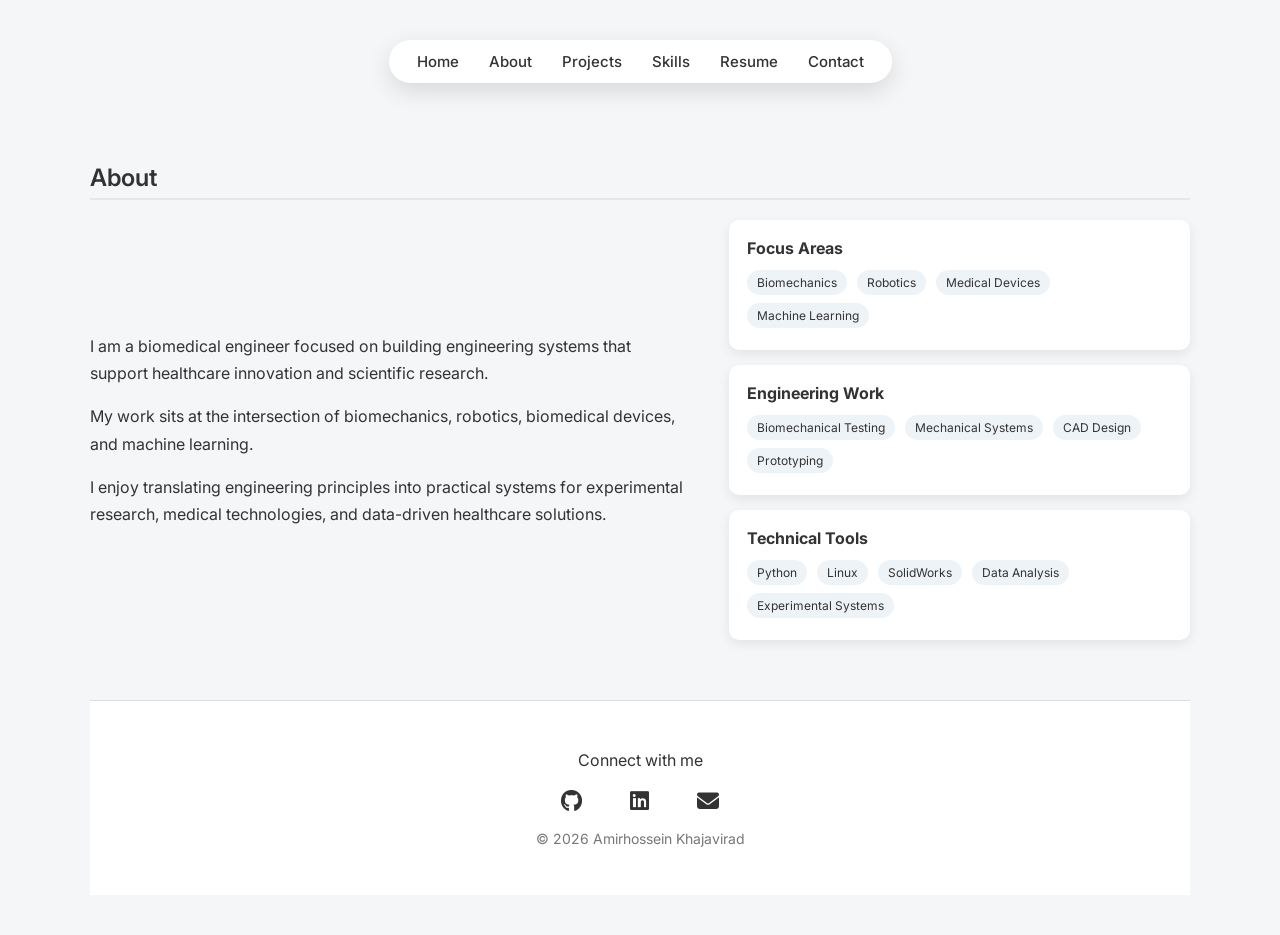
==== about.html @ c530f404 "Multi Page structure" ====
<!DOCTYPE html>
<html>

<head>
<title>About | Amirhossein Khajavirad</title>

<link rel="preconnect" href="https://fonts.googleapis.com">
<link rel="preconnect" href="https://fonts.gstatic.com" crossorigin>

<link href="https://fonts.googleapis.com/css2?family=Inter:wght@300;400;500;600&display=swap" rel="stylesheet">

<link rel="stylesheet" href="https://cdnjs.cloudflare.com/ajax/libs/font-awesome/6.5.0/css/all.min.css">

<link rel="stylesheet" href="style.css">

</head>

<body>

<div class="container">

<div class="nav-container">

<nav>
<a href="index.html">Home</a>
<a href="about.html">About</a>
<a href="projects.html">Projects</a>
<a href="skills.html">Skills</a>
<a href="files/resume.pdf" target="_blank">Resume</a>
<a href="contact.html">Contact</a>
</nav>

</div>

<h2>About</h2>

<div class="about-container">

<div class="about-text">

<p>
I am a biomedical engineer focused on building engineering systems that support healthcare innovation and scientific research.
</p>

<p>
My work sits at the intersection of biomechanics, robotics, biomedical devices, and machine learning.
</p>

<p>
I enjoy translating engineering principles into practical systems for experimental research, medical technologies, and data-driven healthcare solutions.
</p>

</div>

<div class="about-highlights">

<div class="about-box">

<h4>Focus Areas</h4>

<div class="about-tags">
<span>Biomechanics</span>
<span>Robotics</span>
<span>Medical Devices</span>
<span>Machine Learning</span>
</div>

</div>

<div class="about-box">

<h4>Engineering Work</h4>

<div class="about-tags">
<span>Biomechanical Testing</span>
<span>Mechanical Systems</span>
<span>CAD Design</span>
<span>Prototyping</span>
</div>

</div>

<div class="about-box">

<h4>Technical Tools</h4>

<div class="about-tags">
<span>Python</span>
<span>Linux</span>
<span>SolidWorks</span>
<span>Data Analysis</span>
<span>Experimental Systems</span>
</div>

</div>

</div>

</div>

<footer class="footer">

<p>Connect with me</p>

<div class="footer-links">

<a href="https://github.com/Amirkhajavirad" target="_blank">
<i class="fa-brands fa-github"></i>
</a>

<a href="https://linkedin.com/in/amirkhajavirad" target="_blank">
<i class="fa-brands fa-linkedin"></i>
</a>

<a href="mailto:khajavir@ualberta.com">
<i class="fa-solid fa-envelope"></i>
</a>

</div>

<p class="copyright">
© 2026 Amirhossein Khajavirad
</p>

</footer>

</div>

</body>
</html>
---- style.css ----
:root {

--primary: #0077cc;
--primary-hover: #005fa3;

--background: #f4f6f8;
--card: #ffffff;

--text-main: #333333;
--text-secondary: #555555;

--border: #e5e7eb;

--tag-bg: #eef3f8;


}

html {
    scroll-behavior: smooth;
}

body {
    font-family: 'Inter', sans-serif;
    margin: 0;
    padding: 40px;
    background-color: var(--background);
    color: var(--text-main);
}

p {
    line-height: 1.7;
}

.container {
    max-width: 1100px;
    margin: auto;
    padding: 0 25px;
}

section {
    scroll-margin-top: 90px;
}

h1 {
    font-size: 40px;
}

h1, h2, h3 {
    font-weight: 600;
}

h2 {
    scroll-margin-top: 90px;
}

h2 {
    margin-top: 80px;
    margin-bottom: 20px;
    border-bottom: 2px solid var(--border);
    padding-bottom: 6px;
}

.about-text {
    max-width: 800px;
    margin: auto;
    line-height: 1.6;
}

ul {
    max-width: 800px;
}

hr {
    margin: 40px 0;
}

nav {
    display: flex;
    justify-content: center;
    gap: 30px;
}

.nav-container {
    position: sticky;
    top: 20px;
    display: flex;
    justify-content: center;
    z-index: 1000;
}

.nav-container nav {
    background: var(--card);
    padding: 12px 28px;
    border-radius: 40px;
    box-shadow: 0px 8px 24px rgba(0,0,0,0.12);
}


nav a {
    text-decoration: none;
    color: var(--text-main);
    font-weight: 500;
    font-size: 15px;
    position: relative;
}

nav a:hover {
    color: var(--primary);
}

nav a::after {
    content: "";
    position: absolute;
    left: 0;
    bottom: -4px;
    width: 0%;
    height: 2px;
    background: var(--primary);
    transition: width 0.25s ease;
}

nav a:hover::after {
    width: 100%;
}


.hero {
    text-align: center;
    padding: 110px 20px;
    margin-top: 40px;
    background: linear-gradient(135deg, #eef3f8 0%, #ffffff 60%);
    border-radius: 14px;
    position: relative;
}

.hero-top {
    display: flex;
    align-items: center;
    justify-content: center;
    gap: 20px;
    margin-bottom: 15px;
}

.hero-top {
    display: flex;
    align-items: center;
    justify-content: center;
    gap: 26px;
    margin-bottom: 18px;
}

.hero-name {
    display: flex;
    flex-direction: column;
    align-items: flex-start;
    font-size: 56px;
    margin: 0;
    line-height: 1.05;
    letter-spacing: -0.5px;
}

.hero-name span:last-child {
    color: var(--primary);
}

.profile-photo {
    width: 180px;
    height: 180px;
    object-fit: cover;
    border-radius: 50%;
    border: 5px solid white;
    box-shadow: 0 12px 35px rgba(0,0,0,0.18);
}

.hero h1 {
    font-size: 50px;
    margin: 0;
    letter-spacing: 1px;
}

.hero-intro {
    max-width: 650px;
    margin: 15px auto 25px auto;
    line-height: 1.7;
}

.subtitle {
    font-size: 21px;
    color: var(--text-secondary);
    text-align: center;
    max-width: 700px;
    margin: 18px auto;
    font-weight: 500;
}


.projects {
    display: grid;
    grid-template-columns: repeat(auto-fit, minmax(250px, 1fr));
    gap: 20px;
    margin-top: 20px;
}

.project-card {
    background: var(--card);
    padding: 20px;
    margin-top: 10px;
    border-radius: 8px;
    box-shadow: 0px 3px 8px rgba(0,0,0,0.1);
    transition: transform 0.2s ease, box-shadow 0.2s ease;
}

.project-card:hover {
    transform: translateY(-6px);
    box-shadow: 0px 12px 24px rgba(0,0,0,0.18);
}

.project-card h3 {
    margin-top: 8px;
    font-size: 20px;
}

.project-card p {
    font-size: 15px;
    color: var(--text-secondary);
}

.project-card img {
    width: 100%;
    height: 180px;
    object-fit: cover;
    border-radius: 6px;
    margin-bottom: 10px;
}

.project-buttons {
    display: flex;
    flex-direction: column;
    gap: 12px;
    margin-top: 14px;
}

.project-buttons a {
    display: inline-flex;
    align-items: center;
    justify-content: center;
    gap: 6px;
    padding: 9px 15px;
    background-color: var(--primary);
    color: white;
    text-decoration: none;
    border-radius: 6px;
    font-size: 14px;

    transition: transform 0.15s ease, box-shadow 0.15s ease;
}

.project-buttons a:hover {
    transform: translateY(-2px);
    box-shadow: 0 4px 10px rgba(0,0,0,0.15);
}

.project-buttons {
    display: flex;
    gap: 10px;
    margin-top: 14px;
}

.project-buttons i {
    margin-right: 6px;
}

.resume-button {
    display: inline-block;
    margin-top: 25px;
    padding: 12px 22px;
    background-color: var(--primary);
    color: white;
    text-decoration: none;
    border-radius: 8px;
    font-weight: 600;
    transition: all 0.2s ease;
}

.resume-button:hover {
    background-color: var(--primary-hover);
    transform: translateY(-2px);
}

.skills {
    display: grid;
    grid-template-columns: repeat(auto-fit, minmax(250px, 1fr));
    gap: 20px;
    margin-top: 20px;
}

.skill-card {
    background: var(--card);
    padding: 22px;
    border-radius: 10px;
    box-shadow: 0px 4px 12px rgba(0,0,0,0.08);
    transition: transform 0.2s ease, box-shadow 0.2s ease;
}

.skill-card:hover {
    transform: translateY(-4px);
    box-shadow: 0px 10px 24px rgba(0,0,0,0.12);
}
.skill-card h3 {
    margin-top: 0;
}

.footer {
    margin-top: 60px;
    padding: 30px;
    background: var(--card);
    border-top: 1px solid #ddd;
    text-align: center;
}

.footer-links {
    margin: 10px 0;
}

.footer-links a {
    margin: 0 10px;
    text-decoration: none;
    color: var(--primary);
    font-weight: 500;
}

.footer-links a:hover {
    text-decoration: underline;
}

.footer-links i {
    font-size: 22px;
    margin: 0 12px;
    color: #333;
}

.footer-links a:hover {
    color: var(--primary);
}

.copyright {
    font-size: 14px;
    color: #777;
}

.project-tags {
    margin-top: 10px;
}

.project-tags span {
    display: inline-block;
    background: var(--tag-bg);
    color: #444;
    padding: 5px 10px;
    margin: 4px 6px 0 0;
    font-size: 12px;
    border-radius: 20px;
    font-weight: 500;
}


.github-btn {
    background-color: #333;
}

.github-btn:hover {
    background-color: #111;
}

.project-buttons i {
    margin-right: 6px;
}

.hero-social {
    margin-top: 18px;
}

.hero-social a {
    font-size: 24px;
    margin: 0 12px;
    color: #444;
    text-decoration: none;
    transition: transform 0.2s ease, color 0.2s ease;
}

.hero-social a:hover {
    color: var(--primary);
    transform: translateY(-2px);
}


.skill-tags {
    margin-top: 10px;
}

.skill-tags span {
    display: inline-block;
    background: var(--tag-bg);
    padding: 6px 12px;
    margin: 4px 6px 4px 0;
    border-radius: 20px;
    font-size: 13px;
    color: #333;
}


.about-container {
    display: grid;
    grid-template-columns: 1.3fr 1fr;
    gap: 40px;
    align-items: start;
}

.about-text p {
    margin-bottom: 15px;
}

.about-highlights {
    display: flex;
    flex-direction: column;
    gap: 15px;
}

.about-box {
    background: var(--card);
    padding: 18px;
    border-radius: 10px;
    box-shadow: 0px 4px 12px rgba(0,0,0,0.08);
}

.about-box h4 {
    margin: 0 0 6px 0;
}

.about-tags {
    margin-top: 8px;
}

.about-tags span {
    display: inline-block;
    background: var(--tag-bg);
    padding: 5px 10px;
    margin: 4px 6px 4px 0;
    border-radius: 16px;
    font-size: 12px;
}


@media (max-width: 768px) {

nav {
    flex-wrap: wrap;
}

.hero {
    padding: 70px 20px;
}

.hero-top {
    flex-direction: column;
    gap: 16px;
}

.hero-name {
    align-items: center;
    text-align: center;
    font-size: 36px;
}

.profile-photo {
    width: 140px;
    height: 140px;
}

.subtitle {
    font-size: 17px;
}

.hero-intro {
    font-size: 15px;
}

/* Navigation */

.nav-container nav {
    padding: 10px 18px;
    gap: 18px;
}

nav a {
    font-size: 14px;
}

/* About */

.about-container {
    grid-template-columns: 1fr;
    gap: 25px;
}

/* Projects */

.projects {
    grid-template-columns: 1fr;
}

.project-card img {
    height: 160px;
}

/* Skills */

.skills {
    grid-template-columns: 1fr;
}

/* Project Buttons */

.project-buttons {
    flex-direction: column;
}

.project-buttons a {
    width: 100%;
}

}
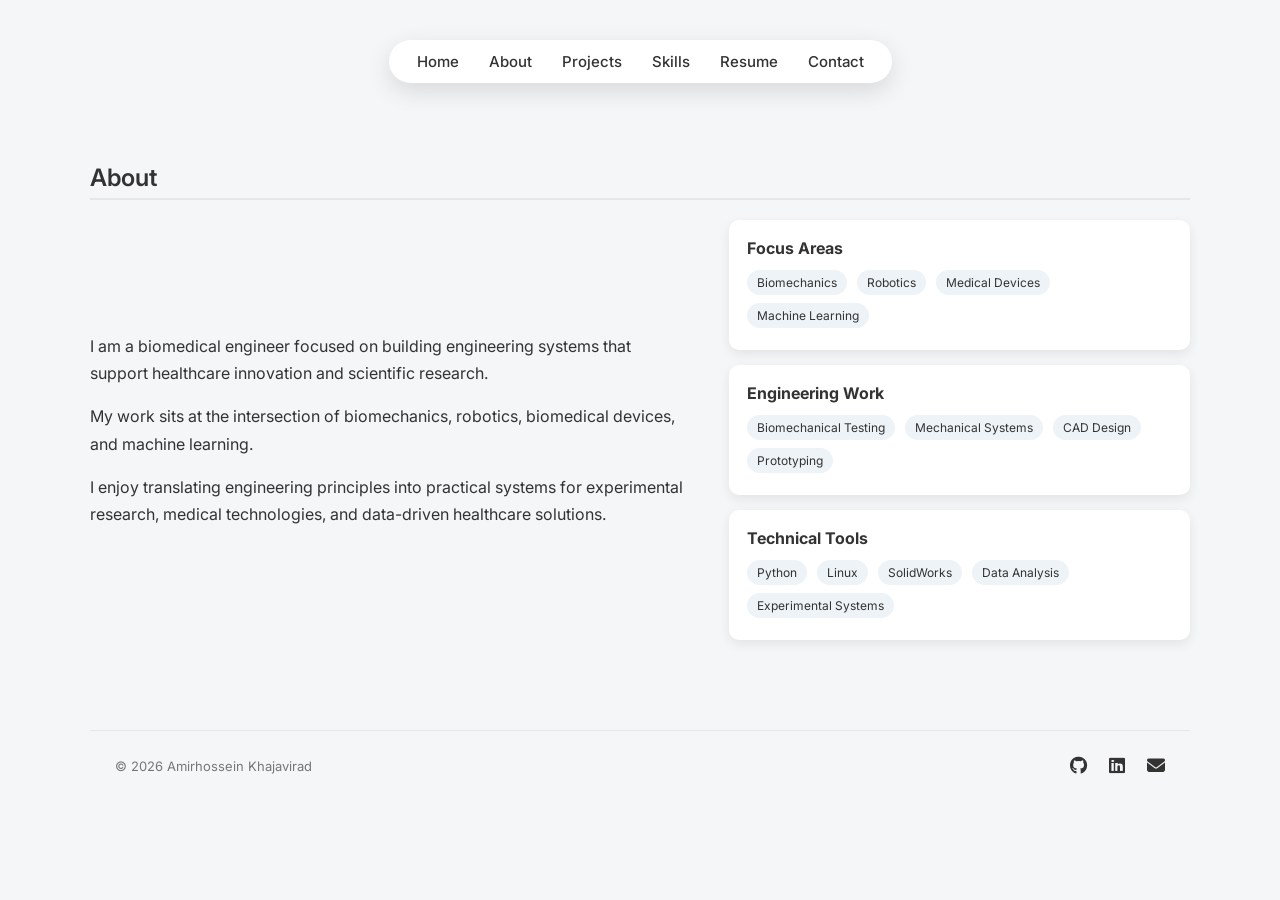
==== commit cb6602c6: "footer refinement" ====
--- a/about.html
+++ b/about.html
@@ -100,9 +100,13 @@
 
 <footer class="footer">
 
-<p>Connect with me</p>
+<div class="footer-container">
 
-<div class="footer-links">
+<div class="footer-left">
+© 2026 Amirhossein Khajavirad
+</div>
+
+<div class="footer-right">
 
 <a href="https://github.com/Amirkhajavirad" target="_blank">
 <i class="fa-brands fa-github"></i>
@@ -112,15 +116,13 @@
 <i class="fa-brands fa-linkedin"></i>
 </a>
 
-<a href="mailto:khajavir@ualberta.com">
+<a href="mailto:khajavir@ualberta.ca">
 <i class="fa-solid fa-envelope"></i>
 </a>
 
 </div>
 
-<p class="copyright">
-© 2026 Amirhossein Khajavirad
-</p>
+</div>
 
 </footer>
 
--- a/style.css
+++ b/style.css
@@ -451,6 +451,84 @@
     font-size: 12px;
 }
 
+.contact-intro{
+max-width:700px;
+margin:20px auto 40px auto;
+text-align:center;
+color:var(--text-secondary);
+}
+
+.contact-grid{
+display:grid;
+grid-template-columns:repeat(auto-fit,minmax(220px,1fr));
+gap:20px;
+margin-top:20px;
+}
+
+.contact-card{
+background:var(--card);
+padding:30px 20px;
+border-radius:12px;
+text-align:center;
+box-shadow:0px 6px 18px rgba(0,0,0,0.08);
+transition:transform 0.2s ease, box-shadow 0.2s ease;
+}
+
+.contact-card:hover{
+transform:translateY(-5px);
+box-shadow:0px 12px 26px rgba(0,0,0,0.15);
+}
+
+.contact-card i{
+font-size:28px;
+color:var(--primary);
+margin-bottom:12px;
+}
+
+.contact-card h3{
+margin:10px 0 6px 0;
+}
+
+.contact-card a{
+color:var(--primary);
+text-decoration:none;
+font-weight:500;
+}
+
+.footer{
+margin-top:90px;
+padding:25px 0;
+border-top:1px solid var(--border);
+background:transparent;
+}
+
+.footer-container{
+max-width:1100px;
+margin:auto;
+display:flex;
+justify-content:space-between;
+align-items:center;
+padding:0 25px;
+}
+
+.footer-left{
+font-size:13px;
+color:#777;
+}
+
+.footer-right a{
+margin-left:18px;
+color:var(--text-main);
+font-size:18px;
+text-decoration:none;   /* ← important */
+display:inline-flex;    /* ← important */
+align-items:center;
+}
+
+.footer-right a:hover{
+color:var(--primary);
+transform:translateY(-2px);
+}
 
 @media (max-width: 768px) {
 
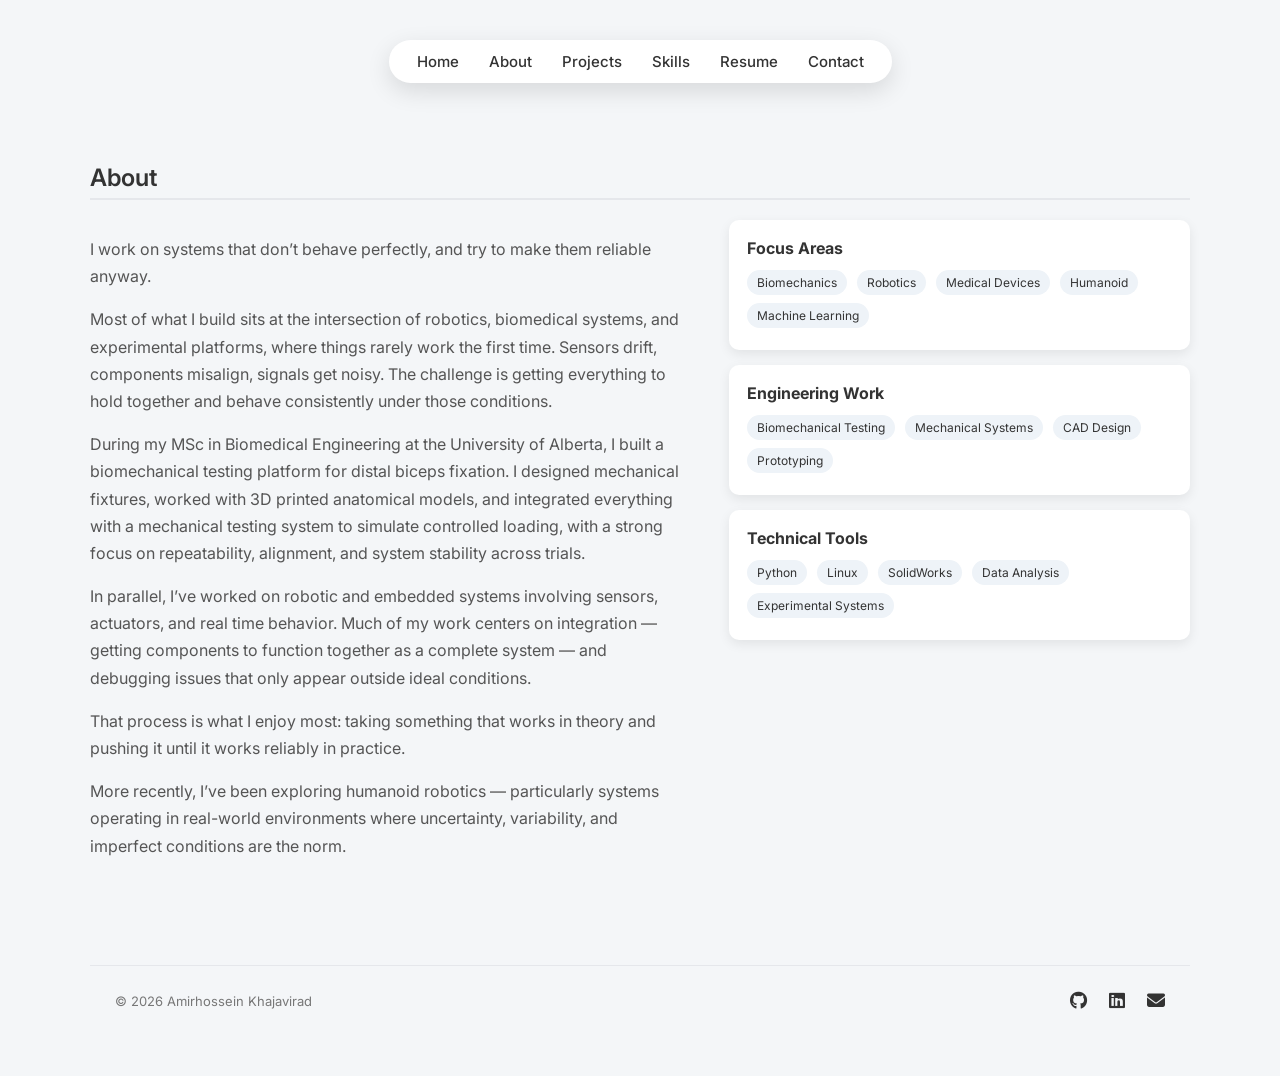
==== commit d4ea3481: "About/Index section refinement" ====
--- a/about.html
+++ b/about.html
@@ -39,15 +39,27 @@
 <div class="about-text">
 
 <p>
-I am a biomedical engineer focused on building engineering systems that support healthcare innovation and scientific research.
+I work on systems that don’t behave perfectly, and try to make them reliable anyway.
 </p>
 
 <p>
-My work sits at the intersection of biomechanics, robotics, biomedical devices, and machine learning.
+Most of what I build sits at the intersection of robotics, biomedical systems, and experimental platforms, where things rarely work the first time. Sensors drift, components misalign, signals get noisy. The challenge is getting everything to hold together and behave consistently under those conditions.
 </p>
 
 <p>
-I enjoy translating engineering principles into practical systems for experimental research, medical technologies, and data-driven healthcare solutions.
+During my MSc in Biomedical Engineering at the University of Alberta, I built a biomechanical testing platform for distal biceps fixation. I designed mechanical fixtures, worked with 3D printed anatomical models, and integrated everything with a mechanical testing system to simulate controlled loading, with a strong focus on repeatability, alignment, and system stability across trials.
+</p>
+
+<p>
+In parallel, I’ve worked on robotic and embedded systems involving sensors, actuators, and real time behavior. Much of my work centers on integration — getting components to function together as a complete system — and debugging issues that only appear outside ideal conditions.
+</p>
+
+<p>
+That process is what I enjoy most: taking something that works in theory and pushing it until it works reliably in practice.
+</p>
+
+<p>
+More recently, I’ve been exploring humanoid robotics — particularly systems operating in real-world environments where uncertainty, variability, and imperfect conditions are the norm.
 </p>
 
 </div>
@@ -62,6 +74,7 @@
 <span>Biomechanics</span>
 <span>Robotics</span>
 <span>Medical Devices</span>
+<span>Humanoid</span>
 <span>Machine Learning</span>
 </div>
 
--- a/style.css
+++ b/style.css
@@ -21,12 +21,15 @@
 }
 
 body {
-    font-family: 'Inter', sans-serif;
-    margin: 0;
-    padding: 40px;
-    background-color: var(--background);
-    color: var(--text-main);
-}
+font-family: 'Inter', sans-serif;
+margin: 0;
+padding: 40px;
+background-color: var(--background);
+color: var(--text-main);
+animation:fadeIn 0.6s ease;
+}
+
+
 
 p {
     line-height: 1.7;
@@ -61,11 +64,19 @@
     padding-bottom: 6px;
 }
 
-.about-text {
-    max-width: 800px;
-    margin: auto;
-    line-height: 1.6;
-}
+.about-text{
+    max-width:680px;
+    margin:auto;
+    line-height:1.7;
+    font-size:16px;
+    color:var(--text-secondary);
+}
+
+/* .about-text p {
+    max-width: 700px;
+    margin: 0 auto 18px auto;
+    line-height: 1.75;
+} */
 
 ul {
     max-width: 800px;
@@ -125,13 +136,17 @@
 }
 
 
-.hero {
-    text-align: center;
-    padding: 110px 20px;
-    margin-top: 40px;
-    background: linear-gradient(135deg, #eef3f8 0%, #ffffff 60%);
-    border-radius: 14px;
-    position: relative;
+.hero{
+text-align:center;
+padding:110px 20px;
+margin-top:40px;
+border-radius:14px;
+position:relative;
+
+background:
+radial-gradient(circle at 20% 20%, rgba(0,119,204,0.06), transparent 40%),
+radial-gradient(circle at 80% 30%, rgba(0,119,204,0.05), transparent 40%),
+linear-gradient(135deg,#eef3f8 0%,#ffffff 60%);
 }
 
 .hero-top {
@@ -195,9 +210,16 @@
 }
 
 
+/* .projects {
+    display: grid;
+    grid-template-columns: repeat(auto-fit, minmax(250px, 1fr));
+    gap: 20px;
+    margin-top: 20px;
+} */
+
 .projects {
     display: grid;
-    grid-template-columns: repeat(auto-fit, minmax(250px, 1fr));
+    grid-template-columns: repeat(3, 1fr); /* ← force 3 per row */
     gap: 20px;
     margin-top: 20px;
 }
@@ -208,12 +230,14 @@
     margin-top: 10px;
     border-radius: 8px;
     box-shadow: 0px 3px 8px rgba(0,0,0,0.1);
-    transition: transform 0.2s ease, box-shadow 0.2s ease;
-}
-
-.project-card:hover {
-    transform: translateY(-6px);
-    box-shadow: 0px 12px 24px rgba(0,0,0,0.18);
+    transition:transform 0.25s ease, box-shadow 0.25s ease;
+}
+
+
+
+.project-card:hover{
+transform:translateY(-8px);
+box-shadow:0 18px 40px rgba(0,0,0,0.15);
 }
 
 .project-card h3 {
@@ -530,6 +554,33 @@
 transform:translateY(-2px);
 }
 
+.github-chart{
+text-align:center;
+margin-top:20px;
+}
+
+.github-chart img{
+max-width:100%;
+border-radius:8px;
+}
+
+@keyframes fadeIn{
+from{
+opacity:0;
+transform:translateY(10px);
+}
+to{
+opacity:1;
+transform:translateY(0);
+}
+}
+
+@media (max-width: 1024px) {
+    .projects {
+        grid-template-columns: repeat(2, 1fr);
+    }
+}
+
 @media (max-width: 768px) {
 
 nav {
@@ -602,6 +653,7 @@
 
 .project-buttons {
     flex-direction: column;
+    gap: 12px;
 }
 
 .project-buttons a {
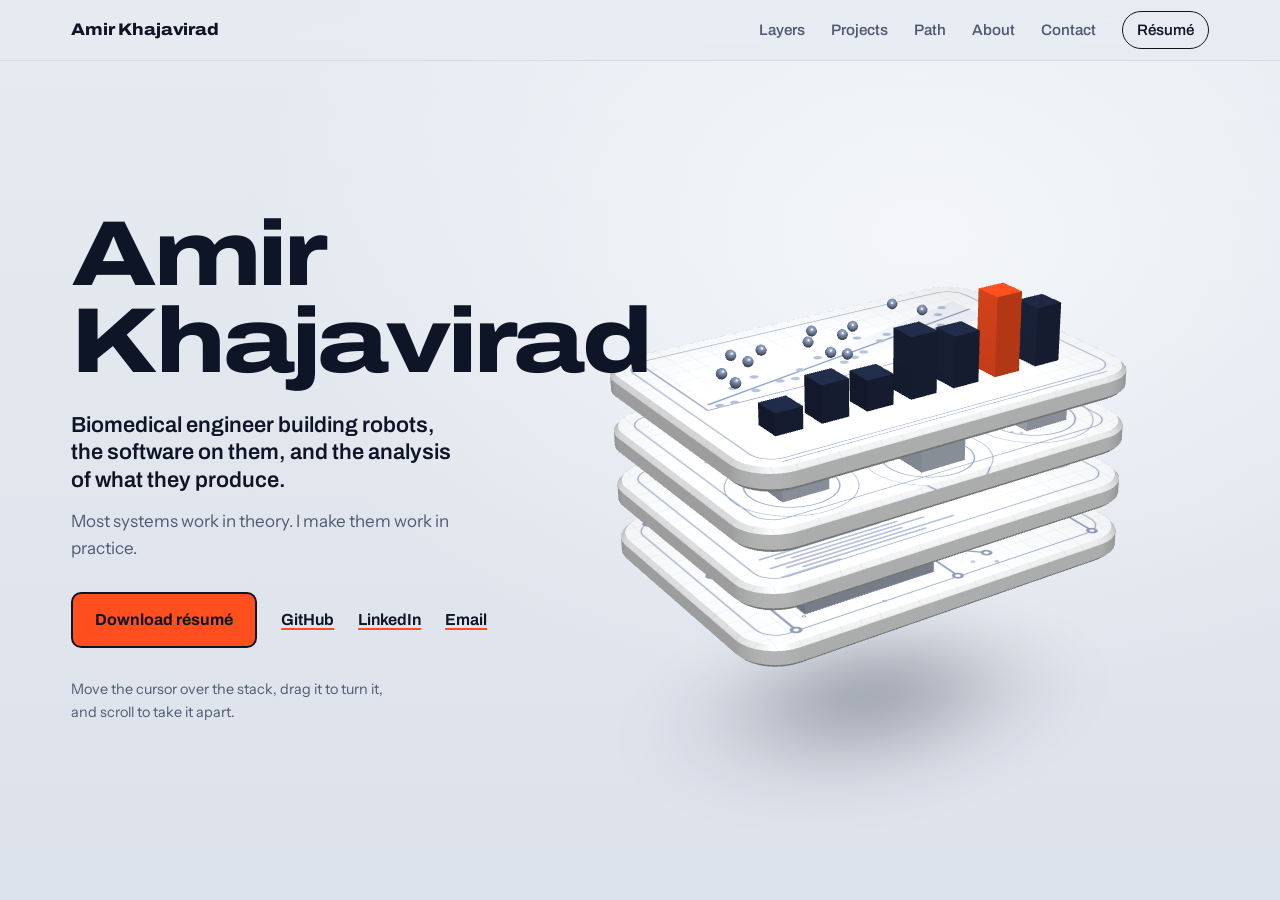
==== commit 7eddba43: "modify website" ====
--- a/about.html
+++ b/about.html
@@ -1,145 +1,13 @@
 <!DOCTYPE html>
-<html>
-
+<html lang="en-CA">
 <head>
-<title>About | Amirhossein Khajavirad</title>
-
-<link rel="preconnect" href="https://fonts.googleapis.com">
-<link rel="preconnect" href="https://fonts.gstatic.com" crossorigin>
-
-<link href="https://fonts.googleapis.com/css2?family=Inter:wght@300;400;500;600&display=swap" rel="stylesheet">
-
-<link rel="stylesheet" href="https://cdnjs.cloudflare.com/ajax/libs/font-awesome/6.5.0/css/all.min.css">
-
-<link rel="stylesheet" href="style.css">
-
+<meta charset="utf-8">
+<title>Amir Khajavirad</title>
+<meta http-equiv="refresh" content="0; url=index.html#about">
+<link rel="canonical" href="https://amirkhajavirad.github.io/#about">
+<meta name="robots" content="noindex">
 </head>
-
 <body>
-
-<div class="container">
-
-<div class="nav-container">
-
-<nav>
-<a href="index.html">Home</a>
-<a href="about.html">About</a>
-<a href="projects.html">Projects</a>
-<a href="skills.html">Skills</a>
-<a href="files/resume.pdf" target="_blank">Resume</a>
-<a href="contact.html">Contact</a>
-</nav>
-
-</div>
-
-<h2>About</h2>
-
-<div class="about-container">
-
-<div class="about-text">
-
-<p>
-I work on systems that don’t behave perfectly, and try to make them reliable anyway.
-</p>
-
-<p>
-Most of what I build sits at the intersection of robotics, biomedical systems, and experimental platforms, where things rarely work the first time. Sensors drift, components misalign, signals get noisy. The challenge is getting everything to hold together and behave consistently under those conditions.
-</p>
-
-<p>
-During my MSc in Biomedical Engineering at the University of Alberta, I built a biomechanical testing platform for distal biceps fixation. I designed mechanical fixtures, worked with 3D printed anatomical models, and integrated everything with a mechanical testing system to simulate controlled loading, with a strong focus on repeatability, alignment, and system stability across trials.
-</p>
-
-<p>
-In parallel, I’ve worked on robotic and embedded systems involving sensors, actuators, and real time behavior. Much of my work centers on integration — getting components to function together as a complete system — and debugging issues that only appear outside ideal conditions.
-</p>
-
-<p>
-That process is what I enjoy most: taking something that works in theory and pushing it until it works reliably in practice.
-</p>
-
-<p>
-More recently, I’ve been exploring humanoid robotics — particularly systems operating in real-world environments where uncertainty, variability, and imperfect conditions are the norm.
-</p>
-
-</div>
-
-<div class="about-highlights">
-
-<div class="about-box">
-
-<h4>Focus Areas</h4>
-
-<div class="about-tags">
-<span>Biomechanics</span>
-<span>Robotics</span>
-<span>Medical Devices</span>
-<span>Humanoid</span>
-<span>Machine Learning</span>
-</div>
-
-</div>
-
-<div class="about-box">
-
-<h4>Engineering Work</h4>
-
-<div class="about-tags">
-<span>Biomechanical Testing</span>
-<span>Mechanical Systems</span>
-<span>CAD Design</span>
-<span>Prototyping</span>
-</div>
-
-</div>
-
-<div class="about-box">
-
-<h4>Technical Tools</h4>
-
-<div class="about-tags">
-<span>Python</span>
-<span>Linux</span>
-<span>SolidWorks</span>
-<span>Data Analysis</span>
-<span>Experimental Systems</span>
-</div>
-
-</div>
-
-</div>
-
-</div>
-
-<footer class="footer">
-
-<div class="footer-container">
-
-<div class="footer-left">
-© 2026 Amirhossein Khajavirad
-</div>
-
-<div class="footer-right">
-
-<a href="https://github.com/Amirkhajavirad" target="_blank">
-<i class="fa-brands fa-github"></i>
-</a>
-
-<a href="https://linkedin.com/in/amirkhajavirad" target="_blank">
-<i class="fa-brands fa-linkedin"></i>
-</a>
-
-<a href="mailto:khajavir@ualberta.ca">
-<i class="fa-solid fa-envelope"></i>
-</a>
-
-</div>
-
-</div>
-
-</footer>
-
-</div>
-
+<p>This page moved. <a href="index.html#about">Continue to the portfolio.</a></p>
 </body>
-</html>+</html>
